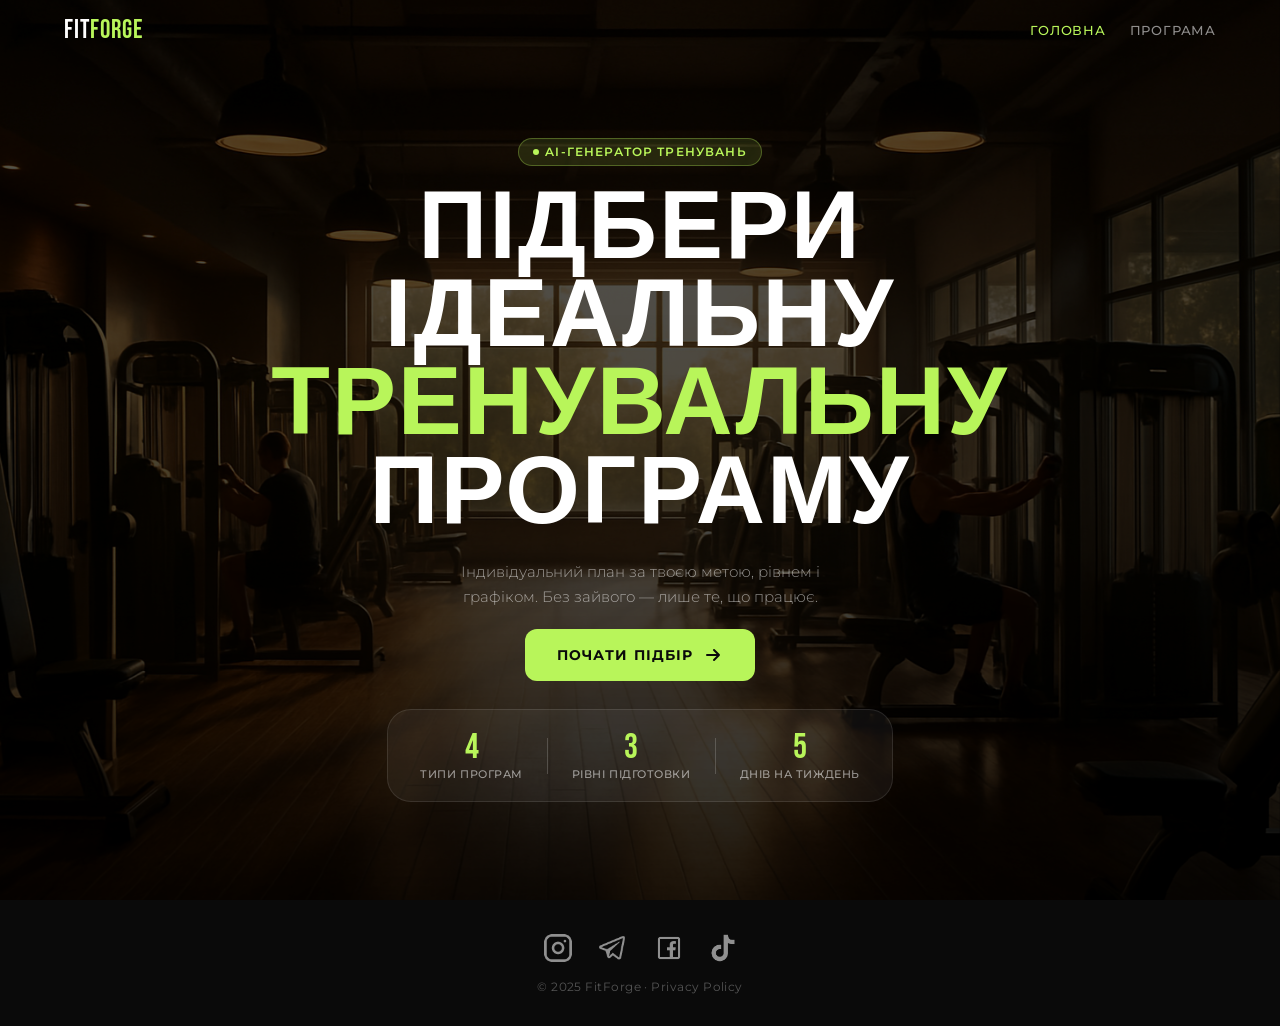
==== index.html @ c4fe02e2 "Fitness plane app version 1.0" ====
<!DOCTYPE html>
<html lang="uk">
<head>
  <meta charset="utf-8"/>
  <meta name="viewport" content="width=device-width, initial-scale=1.0"/>
  <title>FitForge — Персональні програми тренувань</title>
  <link rel="preconnect" href="https://fonts.googleapis.com"/>
  <link href="https://fonts.googleapis.com/css2?family=Bebas+Neue&family=Montserrat:wght@300;400;500;600;700&display=swap" rel="stylesheet"/>
  <link rel="icon" type="image/svg+xml"
    href="data:image/svg+xml,%3Csvg xmlns='http://www.w3.org/2000/svg' viewBox='0 0 24 24'%3E%3Crect width='24' height='24' rx='4' fill='%230f172a'/%3E%3Cpath fill='%23B8F55A' d='M20.57 14.86L22 13.43 20.57 12 17 15.57 8.43 7 12 3.43 10.57 2 9.14 3.43 7.71 2 5.57 4.14 4.14 2.71 2.71 4.14l1.43 1.43L2 7.71l1.43 1.43L2 10.57 3.43 12 7 8.43 15.57 17 12 20.57 13.43 22l1.43-1.43L16.29 22l2.14-2.14 1.43 1.43 1.43-1.43-1.43-1.43L22 16.29z'/%3E%3C/svg%3E" />
  <link href="global.css" rel="stylesheet"/>
  <link href="styles/index.css" rel="stylesheet"/>
</head>
<body>
  <div class="site-wrapper">

    <picture>
      <source srcset="images/backDecstop.png" media="(min-width: 768px)"/>
      <img alt="Фон" class="hero-bg" src="images/backMobile.png"/>
    </picture>
    <div class="hero-overlay"></div>

    <nav class="navbar" id="navbar">
      <div class="navbar-inner">
        <a href="index.html" class="nav-logo">FIT<span>FORGE</span></a>
        <div class="nav-links">
          <a href="index.html" class="nav-link active">Головна</a>
          <a href="form.html" class="nav-link">Програма</a>
        </div>
        <button class="burger" id="burger" aria-label="Меню">
          <span></span><span></span><span></span>
        </button>
      </div>
      <div class="mobile-menu" id="mobile-menu">
        <a href="index.html" class="mobile-link">Головна</a>
        <a href="form.html" class="mobile-link">Програма</a>
      </div>
    </nav>

    <main class="hero">
      <div class="hero-content">
        <div class="hero-badge">AI-генератор тренувань</div>
        <h1 class="hero-title">Підбери ідеальну<br/><span class="accent">тренувальну</span><br/>програму</h1>
        <p class="hero-sub">Індивідуальний план за твоєю метою, рівнем і графіком. Без зайвого — лише те, що працює.</p>
        <a href="form.html" class="cta-btn">
          <span>Почати підбір</span>
          <svg width="20" height="20" viewBox="0 0 20 20" fill="none"><path d="M4 10h12M11 5l5 5-5 5" stroke="currentColor" stroke-width="2" stroke-linecap="round" stroke-linejoin="round"/></svg>
        </a>
        <div class="hero-stats">
          <div class="stat"><span class="stat-num">4</span><span class="stat-label">Типи програм</span></div>
          <div class="stat-divider"></div>
          <div class="stat"><span class="stat-num">3</span><span class="stat-label">Рівні підготовки</span></div>
          <div class="stat-divider"></div>
          <div class="stat"><span class="stat-num">5</span><span class="stat-label">Днів на тиждень</span></div>
        </div>
      </div>
    </main>

    <footer class="footer">
      <div class="footer-inner">
        <div class="social-row">
          <a href="#" class="social-link"><img src="images/e9316cf4dda8b50788cf26ee84db2fafadf59609.png" alt="Instagram" width="30" height="30"/></a>
          <a href="#" class="social-link"><img src="images/a2c61d3c0aee930e15b15da8ca434f21a89ccf74.png" alt="Telegram" width="32" height="32"/></a>
          <a href="#" class="social-link"><img src="images/a0adb570978121f0652c60f0b574f5011d1c7cd4.png" alt="Facebook" width="32" height="32"/></a>
          <a href="#" class="social-link"><img src="images/243cf2d3838d8413618f58ac0798be862192fe25.png" alt="TikTok" width="28" height="28"/></a>
        </div>
        <p class="footer-copy">© 2025 FitForge · Privacy Policy</p>
      </div>
    </footer>
  </div>

  <script>
    const burger = document.getElementById('burger');
    const menu = document.getElementById('mobile-menu');
    burger.addEventListener('click', () => {
      burger.classList.toggle('open');
      menu.classList.toggle('open');
    });
    window.addEventListener('scroll', () => {
      document.getElementById('navbar').classList.toggle('scrolled', window.scrollY > 30);
    });
  </script>
</body>
</html>
---- global.css ----
/* ===== GLOBAL RESET & BASE ===== */
*, *::before, *::after { box-sizing: border-box; margin: 0; padding: 0; }

:root {
  --font-display: 'Bebas Neue', sans-serif;
  --font-body: 'Montserrat', sans-serif;

  --clr-bg:        #0a0a0a;
  --clr-surface:   #111111;
  --clr-surface2:  #1a1a1a;
  --clr-border:    rgba(255,255,255,0.10);
  --clr-border2:   rgba(255,255,255,0.18);

  --clr-accent:    #b8f55a;
  --clr-accent2:   #7edc20;
  --clr-text:      #ffffff;
  --clr-muted:     rgba(255,255,255,0.55);
  --clr-muted2:    rgba(255,255,255,0.30);

  --clr-push:      #f97316;
  --clr-pull:      #3b82f6;
  --clr-legs:      #a855f7;
  --clr-full:      #22c55e;
  --clr-rest:      rgba(255,255,255,0.20);

  --radius-sm:  6px;
  --radius-md:  12px;
  --radius-lg:  18px;
  --radius-xl:  24px;

  --shadow-card: 0 2px 24px rgba(0,0,0,0.45);
  --shadow-glow: 0 0 24px rgba(184,245,90,0.25);

  --transition: 0.22s ease;
}

html { scroll-behavior: smooth; }

body {
  font-family: var(--font-body);
  background: var(--clr-bg);
  color: var(--clr-text);
  -webkit-font-smoothing: antialiased;
  min-height: 100vh;
}

/* ===== SITE WRAPPER ===== */
.site-wrapper {
  position: relative;
  min-height: 100vh;
  display: flex;
  flex-direction: column;
  overflow-x: hidden;
}

/* ===== HERO BACKGROUND ===== */
.hero-bg {
  position: fixed;
  inset: 0;
  width: 100%;
  height: 100%;
  object-fit: cover;
  z-index: 0;
  pointer-events: none;
}
.hero-overlay {
  position: fixed;
  inset: 0;
  background: linear-gradient(to bottom, rgba(0,0,0,0.65) 0%, rgba(0,0,0,0.72) 60%, rgba(0,0,0,0.88) 100%);
  z-index: 1;
  pointer-events: none;
}

/* ===== NAVBAR ===== */
.navbar {
  position: fixed;
  top: 0; left: 0; right: 0;
  z-index: 100;
  transition: background var(--transition), backdrop-filter var(--transition);
}
.navbar.scrolled {
  background: rgba(10,10,10,0.90);
  backdrop-filter: blur(12px);
  border-bottom: 1px solid var(--clr-border);
}
.navbar-inner {
  max-width: 1200px;
  margin: 0 auto;
  padding: 0 24px;
  height: 60px;
  display: flex;
  align-items: center;
  gap: 32px;
}
.nav-logo {
  font-family: var(--font-display);
  font-size: 1.6rem;
  letter-spacing: 0.04em;
  color: var(--clr-text);
  text-decoration: none;
  flex-shrink: 0;
}
.nav-logo span { color: var(--clr-accent); }
.nav-links { display: flex; gap: 24px; margin-left: auto; }
.nav-link {
  font-size: 0.82rem;
  font-weight: 500;
  letter-spacing: 0.06em;
  text-transform: uppercase;
  color: var(--clr-muted);
  text-decoration: none;
  transition: color var(--transition);
}
.nav-link:hover, .nav-link.active { color: var(--clr-text); }
.nav-link.active { color: var(--clr-accent); }

/* Burger */
.burger {
  display: none;
  flex-direction: column;
  gap: 5px;
  background: none;
  border: none;
  cursor: pointer;
  padding: 4px;
  margin-left: auto;
}
.burger span {
  display: block;
  width: 22px; height: 2px;
  background: var(--clr-text);
  border-radius: 2px;
  transition: var(--transition);
  transform-origin: center;
}
.burger.open span:nth-child(1) { transform: translateY(7px) rotate(45deg); }
.burger.open span:nth-child(2) { opacity: 0; }
.burger.open span:nth-child(3) { transform: translateY(-7px) rotate(-45deg); }

.mobile-menu {
  display: none;
  flex-direction: column;
  background: rgba(10,10,10,0.96);
  backdrop-filter: blur(14px);
  border-top: 1px solid var(--clr-border);
  padding: 12px 0;
}
.mobile-menu.open { display: flex; }
.mobile-link {
  padding: 12px 24px;
  font-size: 0.9rem;
  font-weight: 500;
  color: var(--clr-muted);
  text-decoration: none;
  transition: color var(--transition), background var(--transition);
}
.mobile-link:hover { color: var(--clr-text); background: rgba(255,255,255,0.05); }

/* ===== FOOTER ===== */
.footer {
  position: relative;
  z-index: 10;
  margin-top: auto;
  padding: 32px 24px;
}
.footer-inner {
  max-width: 600px;
  margin: 0 auto;
  display: flex;
  flex-direction: column;
  align-items: center;
  gap: 16px;
}
.social-row { display: flex; gap: 24px; align-items: center; }
.social-link {
  opacity: 0.55;
  transition: opacity var(--transition), transform var(--transition);
}
.social-link:hover { opacity: 1; transform: translateY(-2px); }
.social-link img { display: block; filter: brightness(0) invert(1); }
.footer-copy { font-size: 0.72rem; color: var(--clr-muted2); letter-spacing: 0.04em; }

/* ===== TOAST ===== */
.toast-container {
  position: fixed;
  bottom: 24px; right: 24px;
  z-index: 9999;
  display: flex;
  flex-direction: column;
  gap: 10px;
  pointer-events: none;
}
.toast {
  background: var(--clr-surface2);
  border: 1px solid var(--clr-border2);
  border-radius: var(--radius-md);
  padding: 12px 18px;
  font-size: 0.84rem;
  font-weight: 500;
  color: var(--clr-text);
  box-shadow: var(--shadow-card);
  animation: toastIn 0.3s ease;
  pointer-events: auto;
  max-width: 300px;
}
.toast.toast-error { border-color: rgba(239,68,68,0.5); color: #fca5a5; }
.toast.toast-success { border-color: rgba(184,245,90,0.4); }
@keyframes toastIn { from { opacity: 0; transform: translateY(10px); } to { opacity: 1; transform: translateY(0); } }
@keyframes toastOut { to { opacity: 0; transform: translateY(10px); } }

/* ===== SHARED BUTTON ===== */
.btn-primary {
  display: inline-flex;
  align-items: center;
  gap: 10px;
  padding: 14px 28px;
  background: var(--clr-accent);
  color: #0a0a0a;
  font-family: var(--font-body);
  font-size: 0.9rem;
  font-weight: 700;
  letter-spacing: 0.06em;
  text-transform: uppercase;
  border: none;
  border-radius: var(--radius-md);
  cursor: pointer;
  text-decoration: none;
  transition: background var(--transition), transform var(--transition), box-shadow var(--transition);
}
.btn-primary:hover {
  background: var(--clr-accent2);
  transform: translateY(-2px);
  box-shadow: var(--shadow-glow);
}
.btn-primary:active { transform: translateY(0); }

.btn-ghost {
  display: inline-flex;
  align-items: center;
  gap: 8px;
  padding: 11px 22px;
  background: transparent;
  color: var(--clr-text);
  font-family: var(--font-body);
  font-size: 0.82rem;
  font-weight: 500;
  letter-spacing: 0.04em;
  border: 1px solid var(--clr-border2);
  border-radius: var(--radius-md);
  cursor: pointer;
  text-decoration: none;
  transition: background var(--transition), border-color var(--transition), transform var(--transition);
}
.btn-ghost:hover { background: rgba(255,255,255,0.06); border-color: rgba(255,255,255,0.35); transform: translateY(-1px); }
.btn-ghost:active { transform: translateY(0); }

/* ===== RESPONSIVE ===== */
@media (max-width: 640px) {
  .nav-links { display: none; }
  .burger { display: flex; }
}
---- styles/index.css ----
/* ===== INDEX PAGE ===== */
.hero {
  position: relative;
  z-index: 10;
  flex: 1;
  display: flex;
  align-items: center;
  justify-content: center;
  padding: 100px 24px 60px;
  min-height: 100vh;
}

.hero-content {
  max-width: 580px;
  text-align: center;
  display: flex;
  flex-direction: column;
  align-items: center;
  gap: 20px;
  animation: fadeUp 0.8s ease both;
}

.hero-badge {
  display: inline-flex;
  align-items: center;
  gap: 6px;
  padding: 6px 14px;
  background: rgba(184,245,90,0.12);
  border: 1px solid rgba(184,245,90,0.30);
  border-radius: 100px;
  font-size: 0.72rem;
  font-weight: 600;
  letter-spacing: 0.1em;
  text-transform: uppercase;
  color: var(--clr-accent);
  animation: fadeUp 0.8s 0.1s ease both;
}
.hero-badge::before {
  content: '';
  width: 6px; height: 6px;
  border-radius: 50%;
  background: var(--clr-accent);
  animation: pulse-dot 2s infinite;
}
@keyframes pulse-dot {
  0%,100% { opacity: 1; transform: scale(1); }
  50% { opacity: 0.5; transform: scale(0.8); }
}

.hero-title {
  font-family: var(--font-display);
  font-size: clamp(3.2rem, 10vw, 6rem);
  line-height: 0.92;
  letter-spacing: 0.02em;
  text-transform: uppercase;
  color: var(--clr-text);
  animation: fadeUp 0.8s 0.2s ease both;
}
.hero-title .accent { color: var(--clr-accent); }

.hero-sub {
  max-width: 420px;
  font-size: 0.95rem;
  font-weight: 300;
  line-height: 1.65;
  color: var(--clr-muted);
  animation: fadeUp 0.8s 0.3s ease both;
}

.cta-btn {
  display: inline-flex;
  align-items: center;
  gap: 10px;
  padding: 16px 32px;
  background: var(--clr-accent);
  color: #0a0a0a;
  font-family: var(--font-body);
  font-size: 0.88rem;
  font-weight: 700;
  letter-spacing: 0.08em;
  text-transform: uppercase;
  border-radius: var(--radius-md);
  text-decoration: none;
  transition: background var(--transition), transform var(--transition), box-shadow var(--transition);
  animation: fadeUp 0.8s 0.4s ease both, btnPulse 3s 1.5s ease infinite;
}
.cta-btn:hover {
  background: var(--clr-accent2);
  transform: translateY(-3px);
  box-shadow: 0 0 32px rgba(184,245,90,0.35);
}
.cta-btn:active { transform: translateY(-1px); }
@keyframes btnPulse {
  0%,100% { box-shadow: 0 0 0 0 rgba(184,245,90,0); }
  50% { box-shadow: 0 0 28px 4px rgba(184,245,90,0.18); }
}

.hero-stats {
  display: flex;
  align-items: center;
  gap: 24px;
  margin-top: 8px;
  padding: 20px 32px;
  background: rgba(255,255,255,0.05);
  border: 1px solid var(--clr-border);
  border-radius: var(--radius-xl);
  backdrop-filter: blur(8px);
  animation: fadeUp 0.8s 0.55s ease both;
}
.stat {
  display: flex;
  flex-direction: column;
  align-items: center;
  gap: 2px;
}
.stat-num {
  font-family: var(--font-display);
  font-size: 2.2rem;
  line-height: 1;
  color: var(--clr-accent);
}
.stat-label {
  font-size: 0.68rem;
  font-weight: 500;
  letter-spacing: 0.05em;
  text-transform: uppercase;
  color: var(--clr-muted);
  white-space: nowrap;
}
.stat-divider {
  width: 1px;
  height: 36px;
  background: var(--clr-border2);
}

@keyframes fadeUp {
  from { opacity: 0; transform: translateY(24px); }
  to   { opacity: 1; transform: translateY(0); }
}

/* Responsive */
@media (max-width: 480px) {
  .hero-stats { gap: 16px; padding: 16px 20px; }
  .stat-num { font-size: 1.8rem; }
  .stat-label { font-size: 0.6rem; }
}
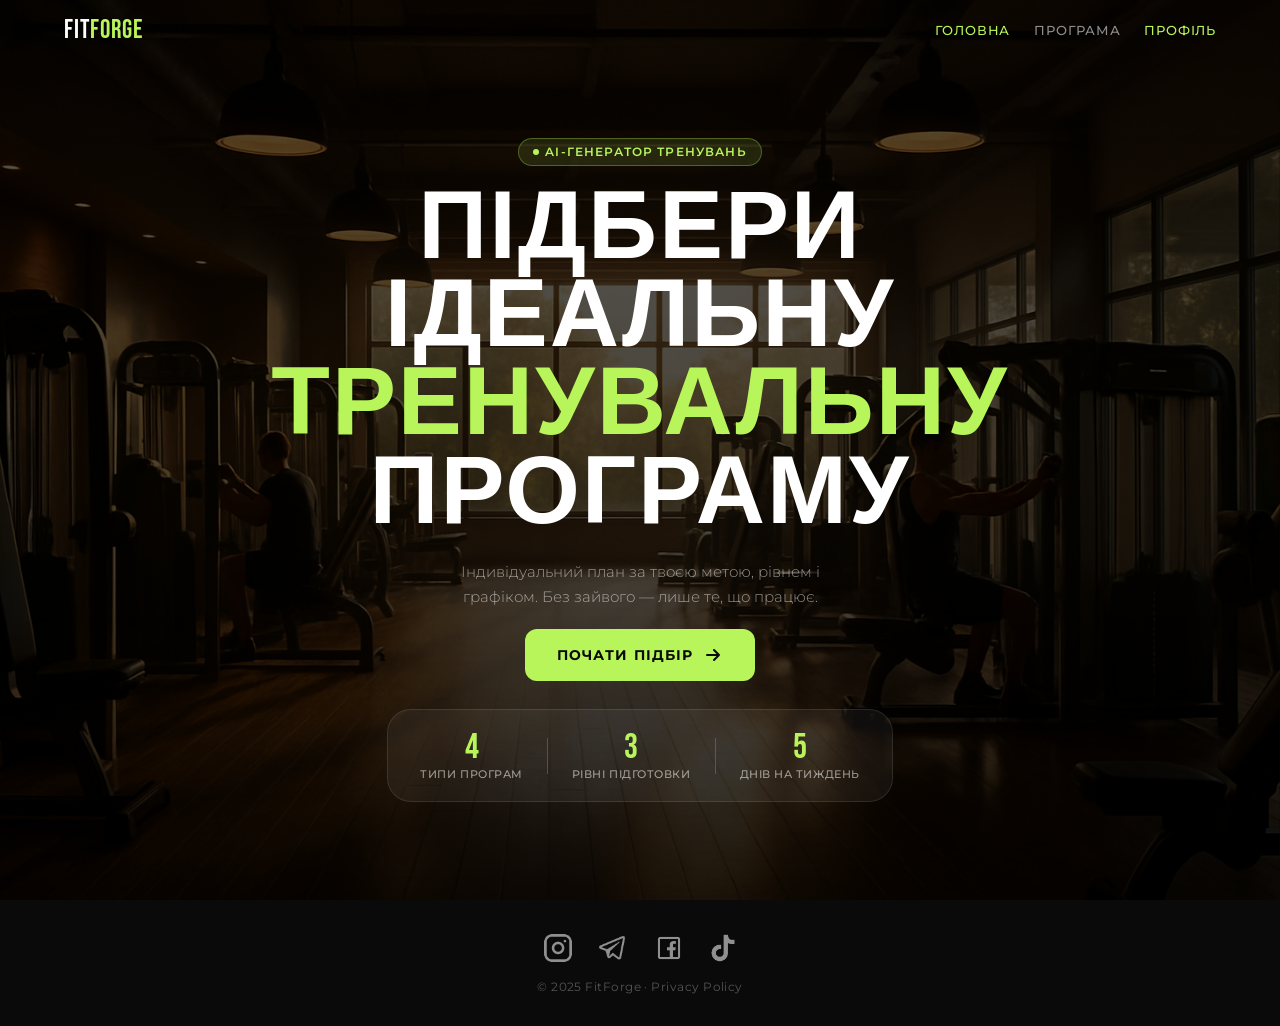
==== commit 2dd4ff39: "feat: add profile link to navigation in form, index, and plan pages" ====
--- a/index.html
+++ b/index.html
@@ -26,6 +26,7 @@
         <div class="nav-links">
           <a href="index.html" class="nav-link active">Головна</a>
           <a href="form.html" class="nav-link">Програма</a>
+          <a href="profile.html" class="nav-link active">Профіль</a>
         </div>
         <button class="burger" id="burger" aria-label="Меню">
           <span></span><span></span><span></span>
@@ -34,6 +35,7 @@
       <div class="mobile-menu" id="mobile-menu">
         <a href="index.html" class="mobile-link">Головна</a>
         <a href="form.html" class="mobile-link">Програма</a>
+        <a href="profile.html" class="mobile-link">Профіль</a>
       </div>
     </nav>
 
